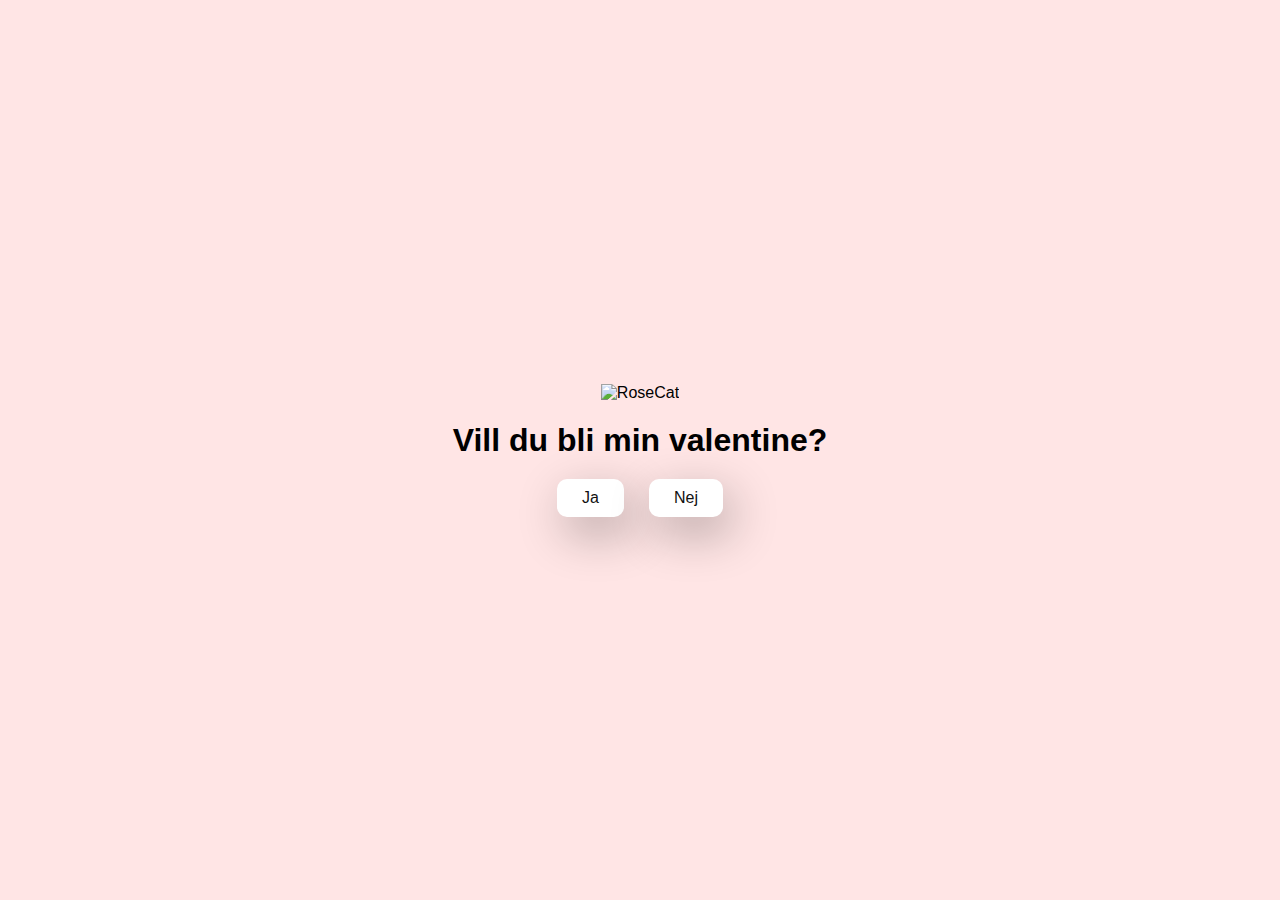
==== index.html @ 76aacb2e "Add files via upload" ====
<!DOCTYPE html>
<html>
<head>
    <meta charset="UTF-8">
    <meta name="viewport" content="width=device-width, initial-scale=1.0">
    <title>Alla hjärtansdag</title>

    <link rel="stylesheet" href="style.css">
</head>
<body>
    <div class="container">
        <img id="catGif" class="catGifClass" src="assets/tenor.gif" alt="RoseCat">
        <h1>Vill du bli min valentine?</h1>

        <div class="btn">
            <a href="yes.html">Ja</a>
            <a href="no.html">Nej</a>
        </div>
    </div>
</body>
</html>
---- style.css ----
* {
    margin: 0;
    padding: 0;
    box-sizing: border-box;
    font-family: sans-serif;
}

body {
    width: 100%;
    min-height: 100vh;
    display: flex;
    justify-content: center;
    align-items: center;
    background-color: #ffe5e5;
}

.container{
    display: flex;
    flex-direction: column;
    text-align: center;
    align-items: center;
    gap: 20px;
    max-width: 550px;
    margin: 20px;   
}

.container .catGifClass{
    max-width: 300px;
}

.container .btn {
    display: flex;
    gap: 25px;
}

.btn a{
    text-decoration: none;
    color: #111;
    background: #fff;
    padding: 10px 25px;
    border-radius: 10px;
    box-shadow: 0.5rem 1rem 3rem hsl(0, 0%, 0%, 0.3);
}
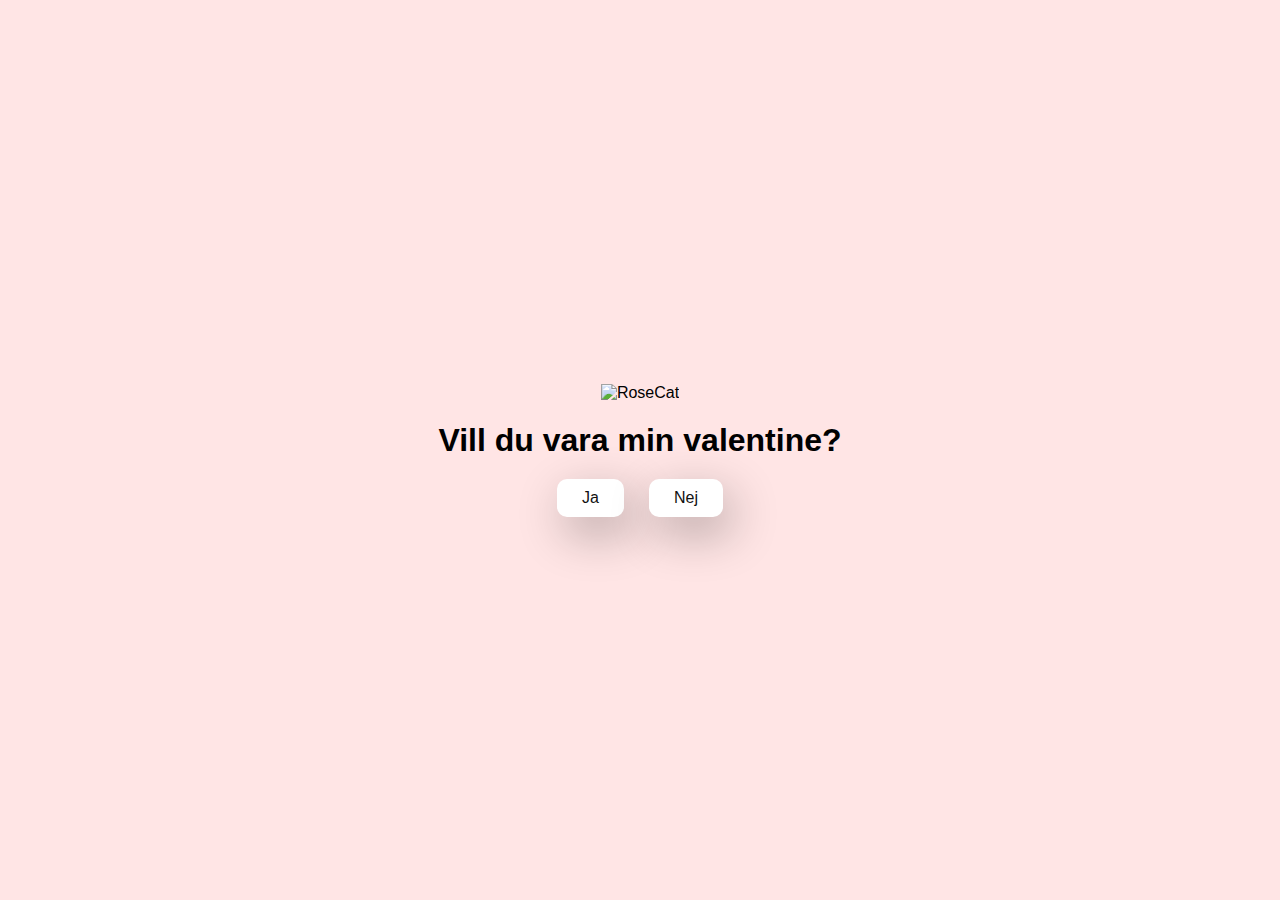
==== commit 36bbdbaf: "Update index.html" ====
--- a/index.html
+++ b/index.html
@@ -10,7 +10,7 @@
 <body>
     <div class="container">
         <img id="catGif" class="catGifClass" src="assets/tenor.gif" alt="RoseCat">
-        <h1>Vill du bli min valentine?</h1>
+        <h1>Vill du vara min valentine?</h1>
 
         <div class="btn">
             <a href="yes.html">Ja</a>
@@ -18,4 +18,4 @@
         </div>
     </div>
 </body>
-</html>+</html>
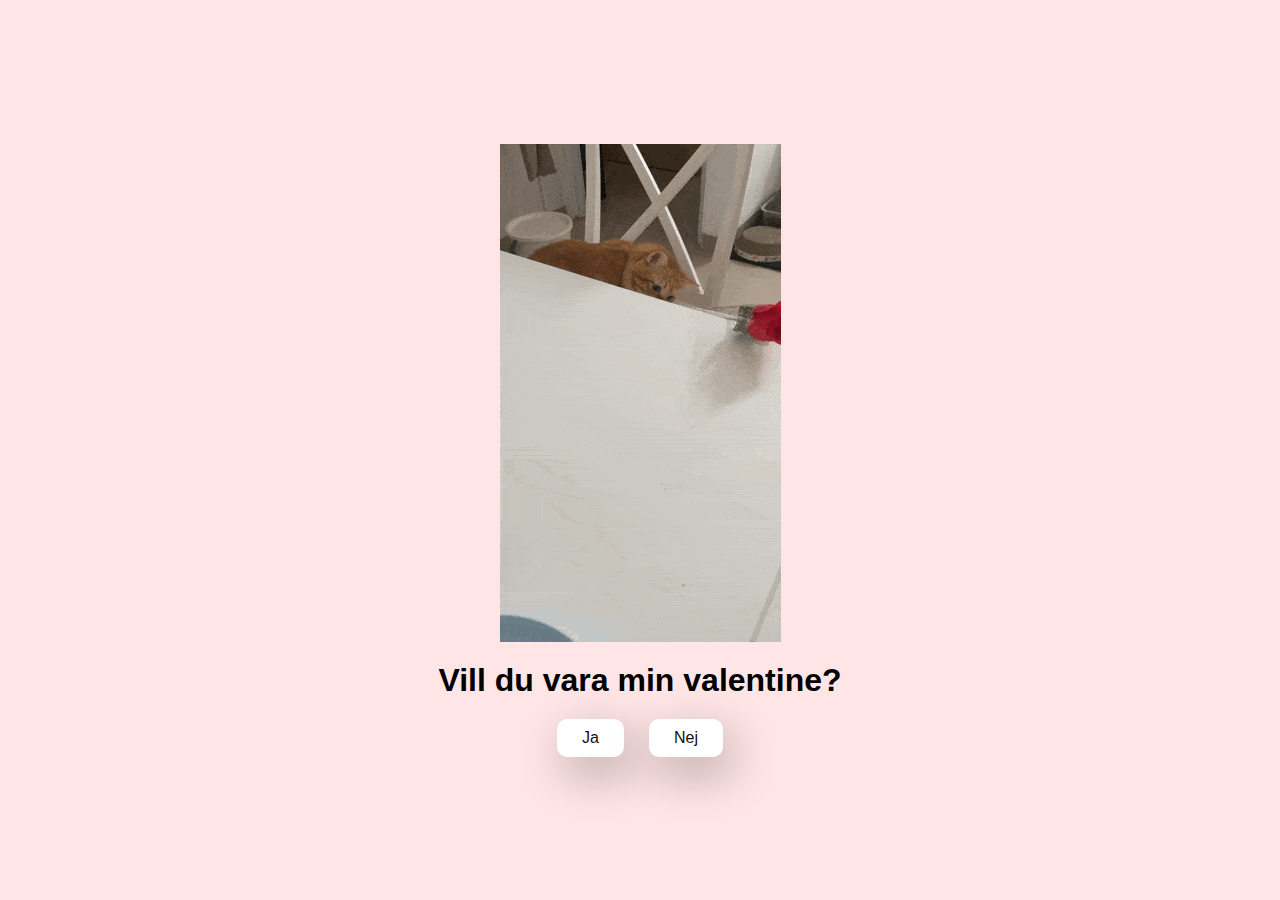
==== commit f5ca92d8: "Update index.html" ====
--- a/index.html
+++ b/index.html
@@ -5,6 +5,13 @@
     <meta name="viewport" content="width=device-width, initial-scale=1.0">
     <title>Alla hjärtansdag</title>
 
+        <!-- Preloading images -->
+    <link rel="preload" href="assets/tenor_ja1.gif" as="image">
+    <link rel="preload" href="assets/tenor_ja2.gif" as="image">
+    <link rel="preload" href="assets/tenor_nej1.gif" as="image">
+    <link rel="preload" href="assets/tenor_nej2.gif"  as="image">
+    <link rel="preload" href="assets/tenor_nej3.gif" as="image">
+    <link rel="preload" href="assets/tenor_nej4.gif" as="image">
     <link rel="stylesheet" href="style.css">
 </head>
 <body>
@@ -17,5 +24,24 @@
             <a href="no.html">Nej</a>
         </div>
     </div>
+    <script>
+        // Förladdar bilder på andra sidor om du vill att dessa ska vara klara när användaren går till dem
+        window.onload = function() {
+            var preloadImages = [
+                'assets/tenor_ja1.gif',
+                'assets/tenor_ja2.gif',
+                'assets/tenor_nej1.gif',
+                'assets/tenor_nej2.gif',
+                'assets/tenor_nej3.gif',
+                'assets/tenor_nej4.gif'
+                // Lägg till fler bilder här om du vet att de används på andra sidor
+            ];
+
+            preloadImages.forEach(function(src) {
+                var img = new Image();
+                img.src = src;
+            });
+        };
+    </script>
 </body>
 </html>
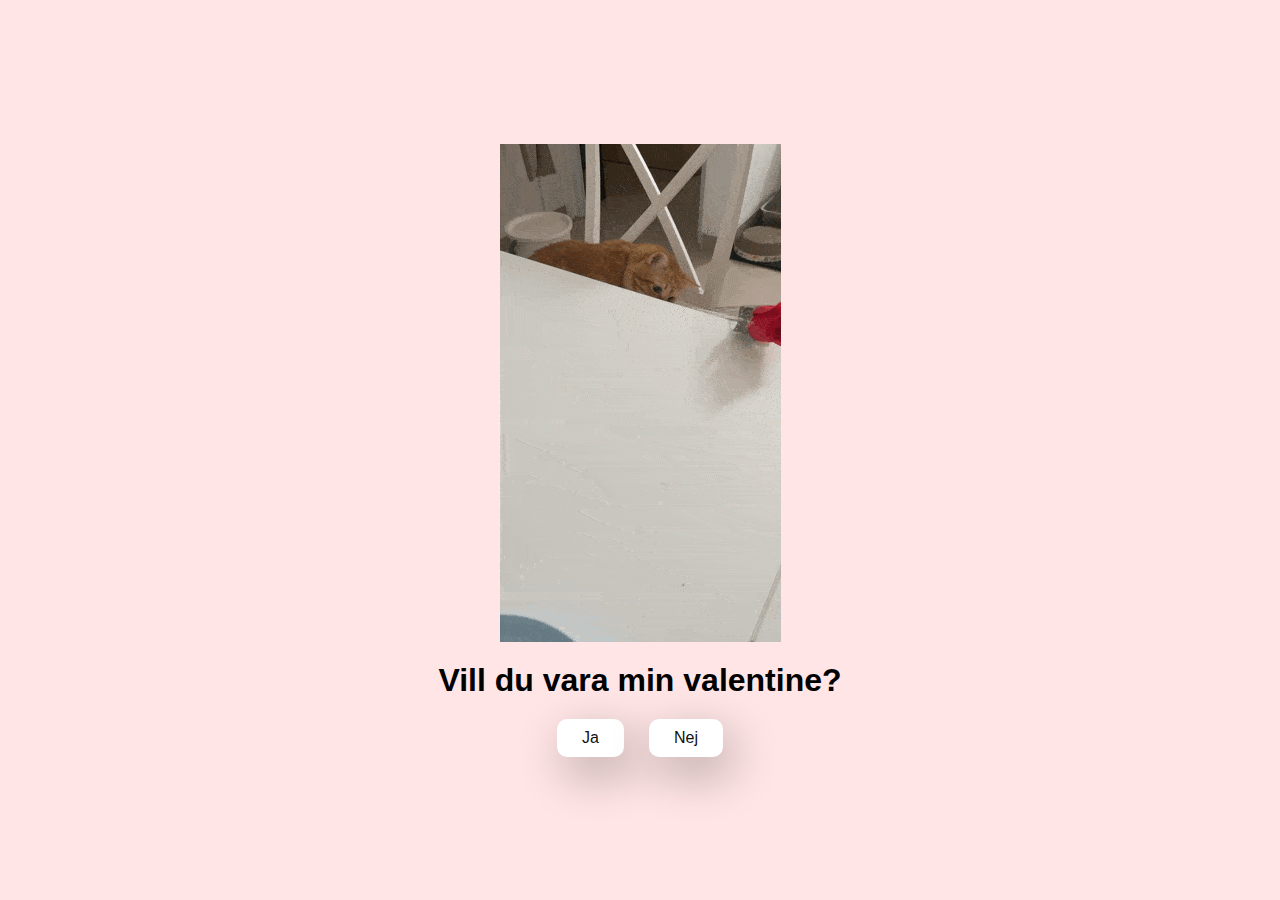
==== commit 53be9808: "Update index.html" ====
--- a/index.html
+++ b/index.html
@@ -4,14 +4,6 @@
     <meta charset="UTF-8">
     <meta name="viewport" content="width=device-width, initial-scale=1.0">
     <title>Alla hjärtansdag</title>
-
-        <!-- Preloading images -->
-    <link rel="preload" href="assets/tenor_ja1.gif" as="image">
-    <link rel="preload" href="assets/tenor_ja2.gif" as="image">
-    <link rel="preload" href="assets/tenor_nej1.gif" as="image">
-    <link rel="preload" href="assets/tenor_nej2.gif"  as="image">
-    <link rel="preload" href="assets/tenor_nej3.gif" as="image">
-    <link rel="preload" href="assets/tenor_nej4.gif" as="image">
     <link rel="stylesheet" href="style.css">
 </head>
 <body>
@@ -24,8 +16,9 @@
             <a href="no.html">Nej</a>
         </div>
     </div>
+
     <script>
-        // Förladdar bilder på andra sidor om du vill att dessa ska vara klara när användaren går till dem
+        // Förladdar bilder som ska användas på andra sidor (yes.html & no.html)
         window.onload = function() {
             var preloadImages = [
                 'assets/tenor_ja1.gif',
@@ -34,7 +27,6 @@
                 'assets/tenor_nej2.gif',
                 'assets/tenor_nej3.gif',
                 'assets/tenor_nej4.gif'
-                // Lägg till fler bilder här om du vet att de används på andra sidor
             ];
 
             preloadImages.forEach(function(src) {
